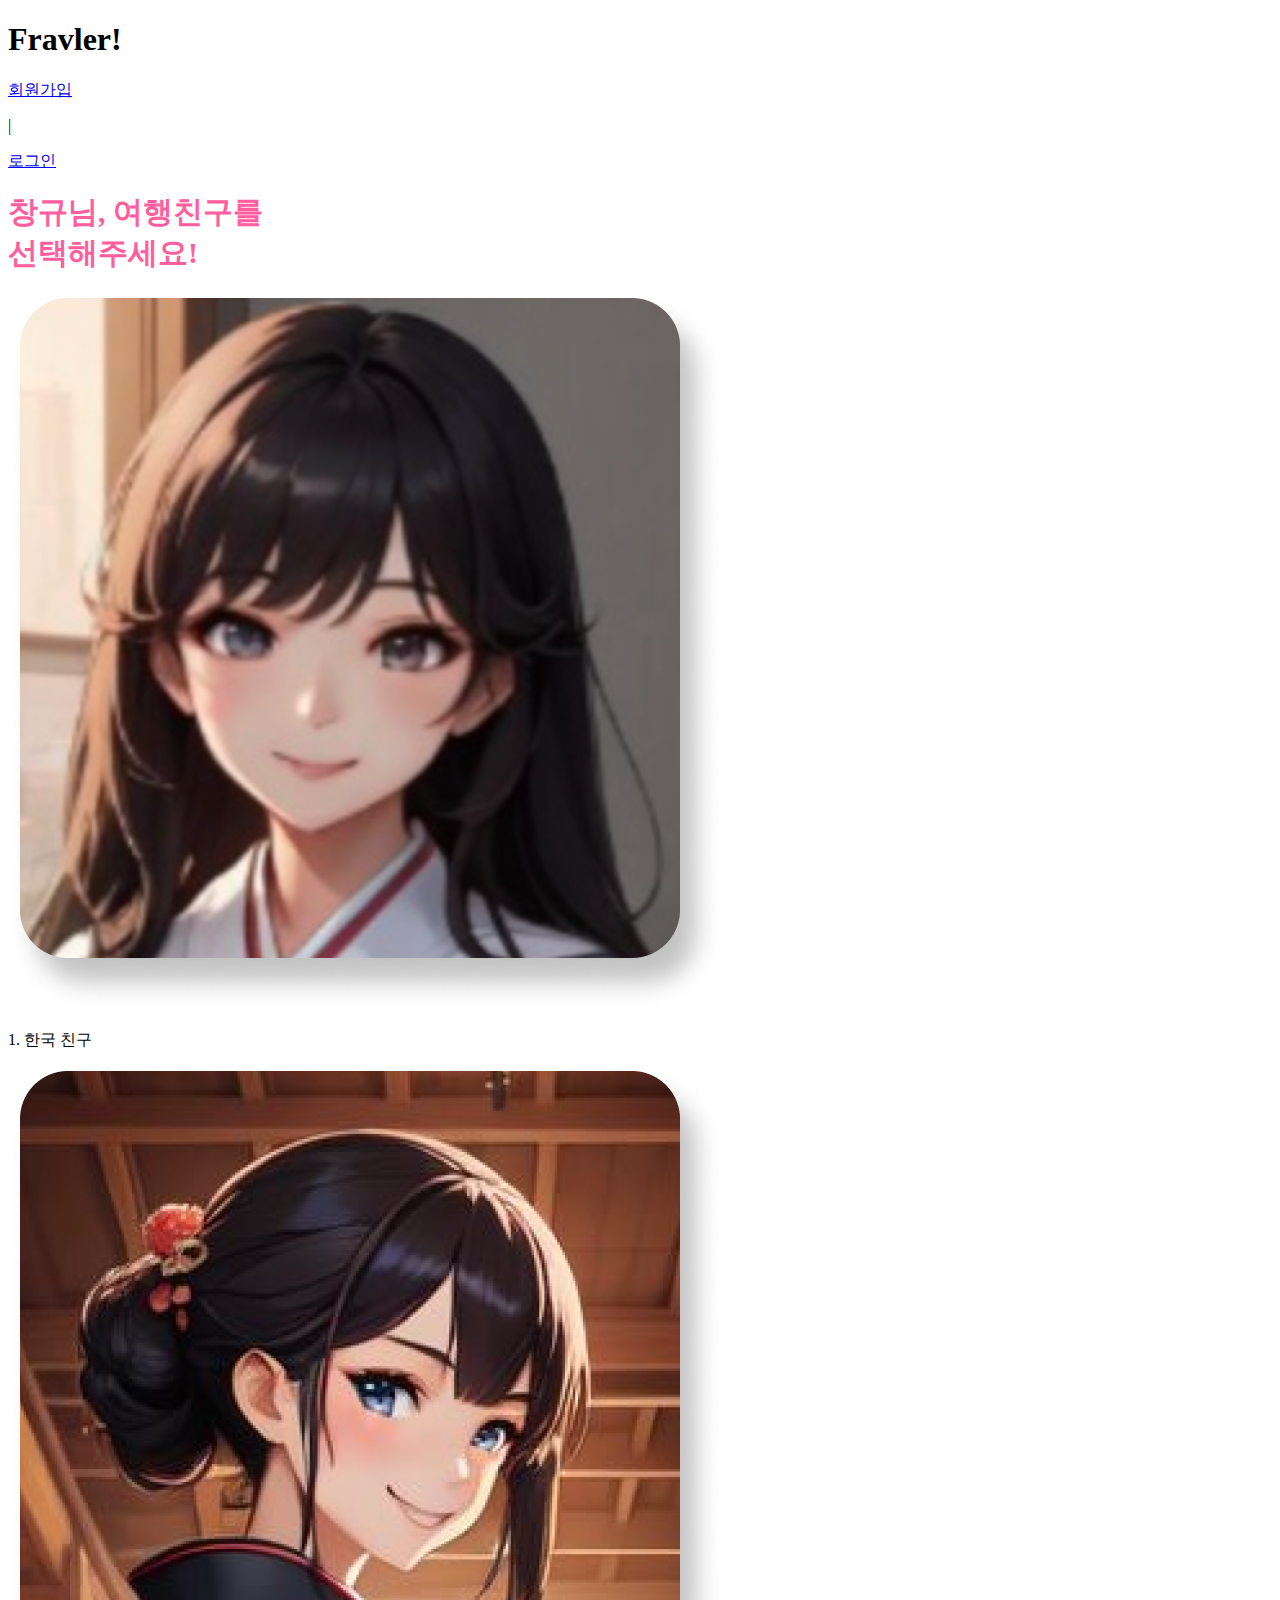
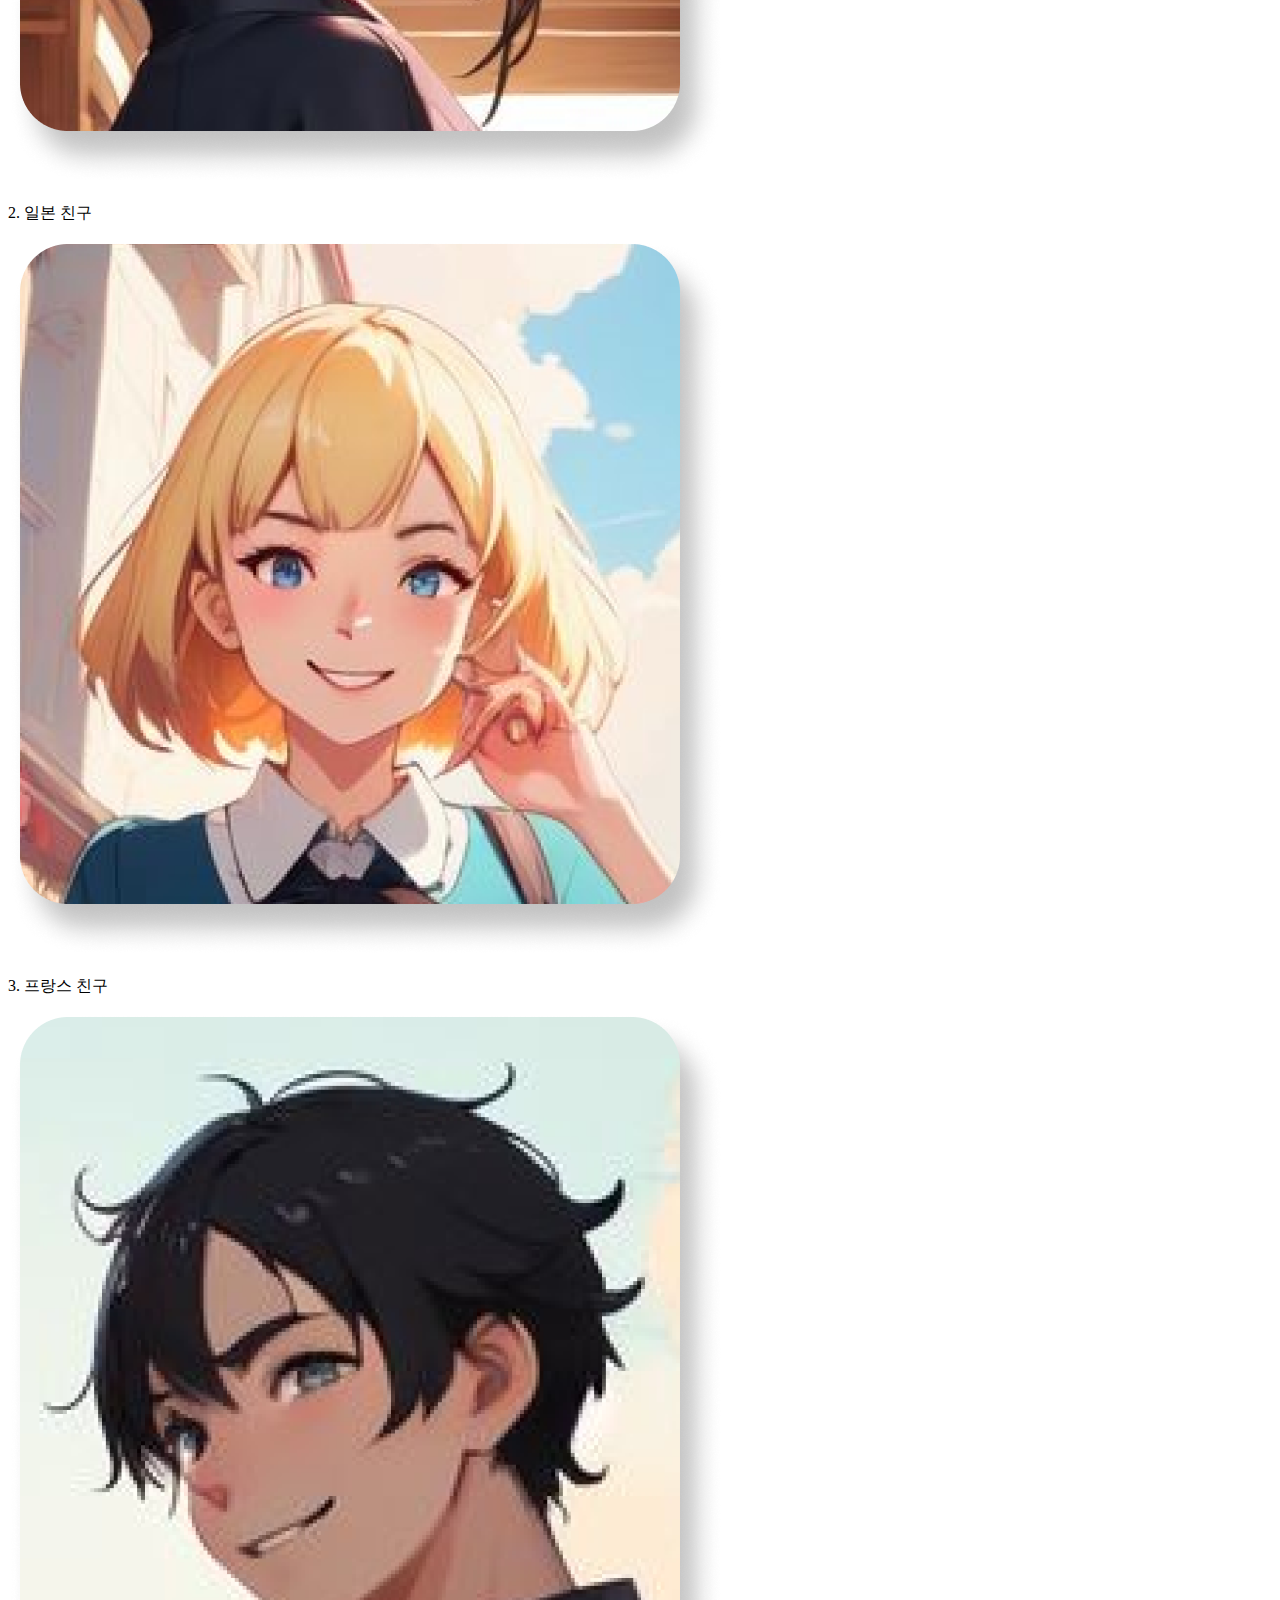
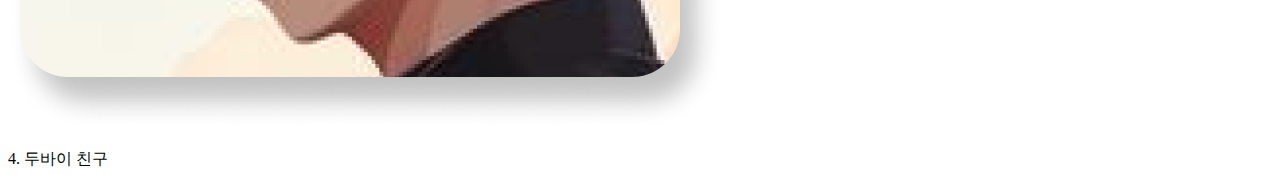
==== index.html @ 88cb5f6c "Feat : chat_html" ====
<!DOCTYPE html>
<html lang="ko">
  <head>
    <meta charset="UTF-8" />
    <meta name="viewport" content="width=device-width, initial-scale=1.0" />
    <title>모바일 전용 페이지</title>
    <link rel="stylesheet" href="css/index.css" />
  </head>
  <body>
    <div class="container">
      <nav>
        <h1>Fravler!</h1>
        <div class="Auth">
          <a href="html/signup.html">
            <p class="sign">회원가입</p>
          </a>
          <p>|</p>
          <a href="html/login.html">
            <p class="login">로그인</p>
          </a>
        </div>
      </nav>
      <section>
        <!--
        <div class="banner-container">
          //배너 컨테이너는 모양 담당
          <div class="banner-track" id="bannerTrack">
            <div class="banner-item" style="background-color: lightcoral">
              이곳에 1번 광고
            </div>
            <div class="banner-item" style="background-color: lightseagreen">
              이곳에 2번 광고
            </div>
            <div class="banner-item" style="background-color: lightblue">
              이곳에 3번 광고
            </div>
            <div class="banner-item" style="background-color: lightcoral">
              이곳에 1번 광고
            </div>
          </div>
          <div class="ad-indicator" id="adIndicator">1/5</div>
          <div class="progress-bar" id="progressBar"></div>
        </div>
        -->
      </section>
      <main>
        <div>
          <h1 style="color: #fe5e9e; font-size: 30px">
            창규님, 여행친구를 <br />
            선택해주세요!
          </h1>
        </div>
        <div class="friend_selection">
          <div>
            <a href="html/한국친구.html">
              <img
                class="main_img"
                src="asset/korea_face.png"
                alt="한국 친구 사진"
              />
            </a>
            <p>1. 한국 친구</p>
          </div>
          <div>
            <a href="html/일본친구.html">
              <img class="main_img" src="asset/japan_face.png" alt="" />
            </a>
            <p>2. 일본 친구</p>
          </div>
        </div>
        <div class="friend_selection">
          <div>
            <a href="html/프랑스친구.html">
              <img class="main_img" src="asset/france_face.png" alt="" />
            </a>
            <p>3. 프랑스 친구</p>
          </div>
          <div>
            <a href="html/두바이친구.html">
              <img
                class="main_img"
                src="asset/dubai_face.png"
                alt="한국 친구 사진"
              />
            </a>
            <p>4. 두바이 친구</p>
          </div>
        </div>
      </main>
    </div>
    <script src="js/index.js"></script>
    <script>
      async function login(id, pw, method) {
        const url = `https://auth.imsejong.com/auth?method=${method}`;

        const payload = {
          id: id, // 학번
          pw: pw, // 비밀번호
        };

        try {
          const response = await fetch(url, {
            method: "POST",
            headers: {
              "Content-Type": "application/json",
            },
            body: JSON.stringify(payload),
          });

          if (!response.ok) {
            throw new Error(`HTTP error! Status: ${response.status}`);
          }

          const data = await response.json();
          console.log("Response:", data);
          return data;
        } catch (error) {
          console.error("Error:", error);
        }
      }

      // 사용 예시
      login("", "", "post");
    </script>
  </body>
</html>
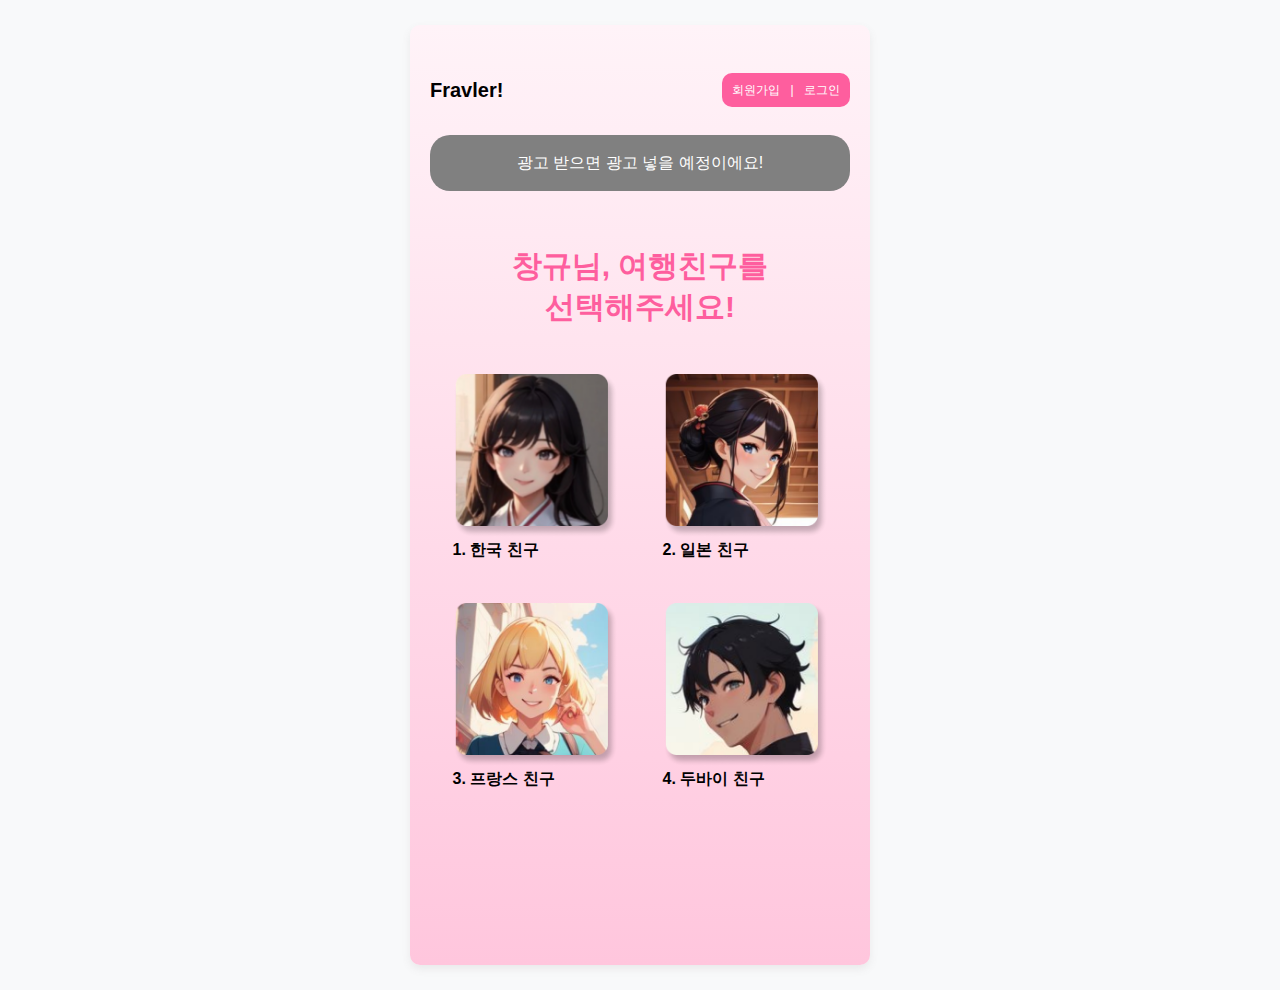
==== commit 961ac6f2: "tt" ====
--- a/index.html
+++ b/index.html
@@ -42,6 +42,7 @@
           <div class="progress-bar" id="progressBar"></div>
         </div>
         -->
+        광고 받으면 광고 넣을 예정이에요!
       </section>
       <main>
         <div>
@@ -52,7 +53,7 @@
         </div>
         <div class="friend_selection">
           <div>
-            <a href="html/한국친구.html">
+            <a href="html/한국친구.html" onclick="saveCharId(1)">
               <img
                 class="main_img"
                 src="asset/korea_face.png"
@@ -62,7 +63,7 @@
             <p>1. 한국 친구</p>
           </div>
           <div>
-            <a href="html/일본친구.html">
+            <a href="html/일본친구.html" onclick="saveCharId(2)">
               <img class="main_img" src="asset/japan_face.png" alt="" />
             </a>
             <p>2. 일본 친구</p>
@@ -70,13 +71,13 @@
         </div>
         <div class="friend_selection">
           <div>
-            <a href="html/프랑스친구.html">
+            <a href="html/프랑스친구.html" onclick="saveCharId(3)">
               <img class="main_img" src="asset/france_face.png" alt="" />
             </a>
             <p>3. 프랑스 친구</p>
           </div>
           <div>
-            <a href="html/두바이친구.html">
+            <a href="html/두바이친구.html" onclick="saveCharId(4)">
               <img
                 class="main_img"
                 src="asset/dubai_face.png"
@@ -89,6 +90,13 @@
       </main>
     </div>
     <script src="js/index.js"></script>
+    <script>
+      // char_id를 localStorage에 저장하는 함수
+      function saveCharId(charId) {
+        localStorage.setItem("char_id", charId);
+        console.log(`char_id ${charId} 저장 완료!`);
+      }
+    </script>
     <script>
       async function login(id, pw, method) {
         const url = `https://auth.imsejong.com/auth?method=${method}`;
--- a/css/index.css
+++ b/css/index.css
@@ -0,0 +1,181 @@
+body {
+  font-family: "Arial", sans-serif;
+  margin: 0;
+  padding: 0;
+  display: flex;
+  justify-content: center;
+  align-items: center;
+  height: 110vh;
+  background-color: #f8f9fa;
+  color: white;
+}
+
+.container {
+  width: 90%;
+  max-width: 420px;
+  background: linear-gradient(
+    to bottom,
+    #fff3f8,
+    #ffc6dd
+  ); /* 그라데이션 색 지정 */
+  border-radius: 10px;
+  box-shadow: 0 4px 8px rgba(109, 101, 101, 0.1);
+  padding: 20px;
+  height: 100vh;
+  text-align: center;
+}
+
+nav {
+  display: flex;
+  flex-direction: row;
+  justify-content: space-between;
+  align-items: center;
+  height: 10vh;
+}
+.Auth {
+  display: flex;
+  background-color: #fe5e9e;
+  border-radius: 10px;
+  padding: 4px;
+  width: 120px;
+  height: 26px;
+  align-items: center;
+  display: flex;
+  justify-content: center;
+}
+.Auth a {
+  color: black;
+  text-decoration: none;
+}
+.Auth p {
+  color: white;
+}
+.sign {
+  margin-right: 10px;
+}
+.login {
+  margin-left: 10px;
+}
+h1 {
+  color: black;
+  font-size: 20px;
+}
+
+p {
+  font-size: 12px;
+}
+section {
+  background-color: gray;
+  display: flex;
+  flex-direction: row;
+  justify-content: center;
+  align-items: center;
+  border-radius: 20px;
+  height: 56px;
+}
+.banner-container {
+  /*배너 컨테이너는 모양 담당 배너 트랙은 움직임 담당*/
+  width: 100%;
+  overflow: hidden;
+  position: relative;
+  background-color: #f1f1f1;
+  border-radius: 10px;
+}
+.banner-track {
+  display: flex;
+  transition: transform 0.5s ease;
+}
+.banner-item {
+  min-width: 100%;
+  text-align: center;
+  padding: 20px;
+  box-sizing: border-box;
+}
+/* 광고 순서 표시 */
+.ad-indicator {
+  position: absolute;
+  bottom: 10px;
+  right: 20px;
+  background-color: rgba(0, 0, 0, 0.5);
+  color: white;
+  padding: 5px 10px;
+  border-radius: 5px;
+}
+/* 프로그레스 바 */
+.progress-bar {
+  position: absolute;
+  bottom: 0;
+  left: 0;
+  height: 5px;
+  background-color: lightgreen;
+  transition: width 3s linear; /* 3초 동안 프로그레스 바가 채워짐 */
+}
+.img_div {
+  display: flex;
+  justify-content: center;
+  align-items: center;
+  margin-right: 20px;
+}
+
+.btn-container {
+  display: flex;
+  flex-direction: column;
+  gap: 10px;
+}
+
+.btn {
+  background-color: #1a73e8;
+  color: white;
+  padding: 10px;
+  border: none;
+  border-radius: 5px;
+  font-size: 16px;
+  cursor: pointer;
+  transition: background-color 0.3s ease;
+}
+
+.btn:hover {
+  background-color: #0b5ed7;
+}
+
+footer {
+  margin-top: 20px;
+  font-size: 14px;
+}
+
+.arrow {
+  font-size: 24px;
+  margin-top: 20px;
+}
+
+main div {
+  display: flex;
+  justify-content: center;
+  margin-top: 35px;
+}
+.friend_selection {
+  margin-top: -10px;
+  display: flex;
+  justify-content: space-around;
+  align-items: center;
+}
+.friend_selection img {
+  width: 165px;
+  background-size: cover;
+}
+.friend_selection div {
+  display: flex;
+  flex-direction: column;
+}
+.friend_selection div p {
+  display: flex;
+  justify-content: flex-start;
+  margin-top: -2px;
+  font-size: 16px;
+  font-weight: bold;
+  color: black;
+}
+
+.main_img {
+  border-radius: 10px;
+}
